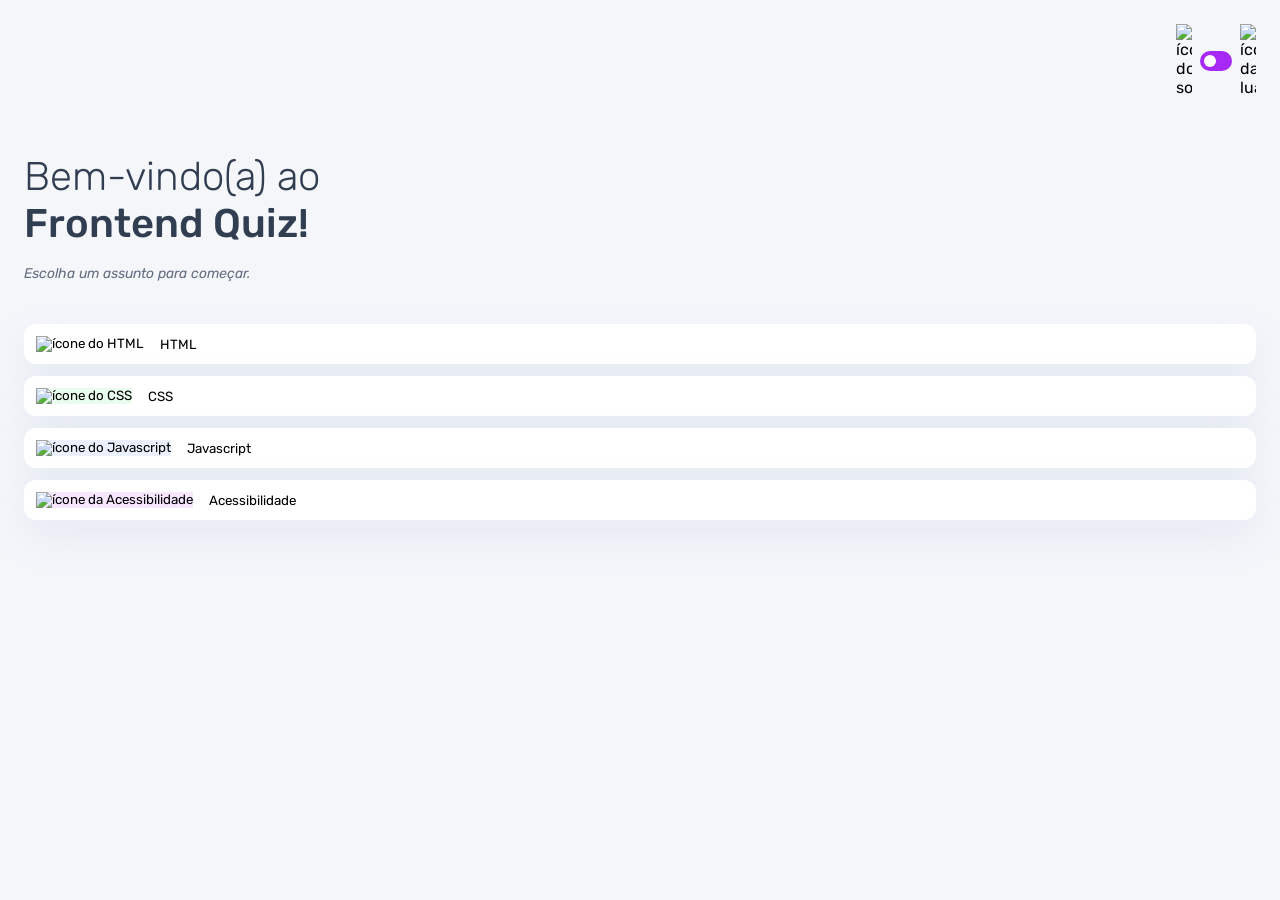
==== index.html @ 69cb5393 "estilização dos botoes de assunto" ====
<!DOCTYPE html>
<html lang="pt-BR">
<head>
    <meta charset="UTF-8">
    <meta name="viewport" content="width=device-width, initial-scale=1.0">
    <link rel="preconnect" href="https://fonts.googleapis.com">
    <link rel="preconnect" href="https://fonts.gstatic.com" crossorigin>
    <link href="https://fonts.googleapis.com/css2?family=Overpass:ital,wght@0,100..900;1,100..900&family=Rubik:ital,wght@0,300..900;1,300..900&display=swap" rel="stylesheet">
    <link rel="stylesheet" href="style.css">
    <title>Quiz App</title>
</head>
<body>
    <header>
        <div class="tema">
            <img src="./assets/images/icon-sun-dark.svg" alt="ícone do sol">
            <button>
                <div></div>
            </button>
            <img src="./assets/images/icon-moon-dark.svg" alt="ícone da lua">
        </div>
    </header>

    <main>
        <section class="boas_vindas">
        <h1>
            Bem-vindo(a) ao <br> 
            <strong>Frontend Quiz!</strong>
        </h1>

        <p>Escolha um assunto para começar.</p>
        </section>

        <section class="assuntos">
            <button class="botao_html">
                <div>
                    <img src="./assets/images/icon-html.svg" alt="ícone do HTML">
                </div>
                HTML
            </button>

            <button class="botao_css">
                <div>
                    <img src="./assets/images/icon-css.svg" alt="ícone do CSS">
                </div>
                CSS
            </button>

            <button class="botao_javascript">
                <div>
                    <img src="./assets/images/icon-js.svg" alt="ícone do Javascript">
                </div>
                Javascript
            </button>

            <button class="botao_acessibilidade">
                <div>
                    <img src="./assets/images/icon-accessibility.svg" alt="ícone da Acessibilidade">
                </div>
                Acessibilidade
            </button>
        </section>
    </main>
</body>
</html>
---- style.css ----
* {
   margin: 0;
   padding: 0;
   box-sizing: border-box;
   font-family: "Rubik", sans-serif;
   -webkit-font-smoothing: antialiased;
}

:root {
    --bg-color: #f4f6fa;
    --purple: #a729f5;
    --primary-text-color: #313e51;
    --secondary-text-color: #626c7f;
    --button-bg: #fff;
    --shadow: 0px 16px 40px 0px rgba(143, 160, 193, 0.14);
    --bg-hmtl: #fffle9;
    --bg-css: #e9fdef;
    --bg-javascript: #ebf0ff;
    --bg-acessibilidade: #f6e7ff;
    --white: #fff;
    --bg-mobile: url(./assets/images/pattern-background-mobile-light.svg);
}

body {
    height: 100svh;
    background: var(--bg-mobile) var(--bg-color);
    background-repeat: no-repeat;
    background-size: cover;
}

header {
    padding: 16px 24px;
    display: flex;
    justify-content: flex-end;
}

.tema {
    padding: 8px 0;
    display: flex;
    align-items: center;
    gap: 8px;
}

.tema img {
    width: 16px;
}

.tema button {
    height: 20px;
    width: 32px;
    background: var(--purple);
    border: 0;
    border-radius: 999px;
    padding: 4px;
}

.tema button div {
    background: var(--white);
    width: 12px;
    height: 12px;
    border-radius: 999px;
}

main {
    padding: 32px 24px;
}

.boas_vindas {
    margin-bottom: 40px;
}

.boas_vindas h1 {
    font-size: 40px;
    font-weight: 300;
    color: var(--primary-text-color);
    margin-bottom: 16px;
}

.boas_vindas h1 strong {
    font-weight: 500;
}

.boas_vindas p {
    color: var(--secondary-text-color);
    font-size: 14px;
    line-height: 150%;
    font-style: italic;
}

.assuntos {
    display: flex;
    flex-direction: column;
    gap: 12px;
}

.assuntos button {
    border: none;
    background: var(--button-bg);
    display: flex;
    align-items: center;
    gap: 16px;
    padding: 12px;
    border-radius: 12px;
    box-shadow: var(--shadow);
}

.botao_html div {
    background: var(--bg-hmtl);
}

.botao_css div {
    background: var(--bg-css);
}

.botao_javascript div {
    background: var(--bg-javascript);
}

.botao_acessibilidade div {
    background: var(--bg-acessibilidade);
}
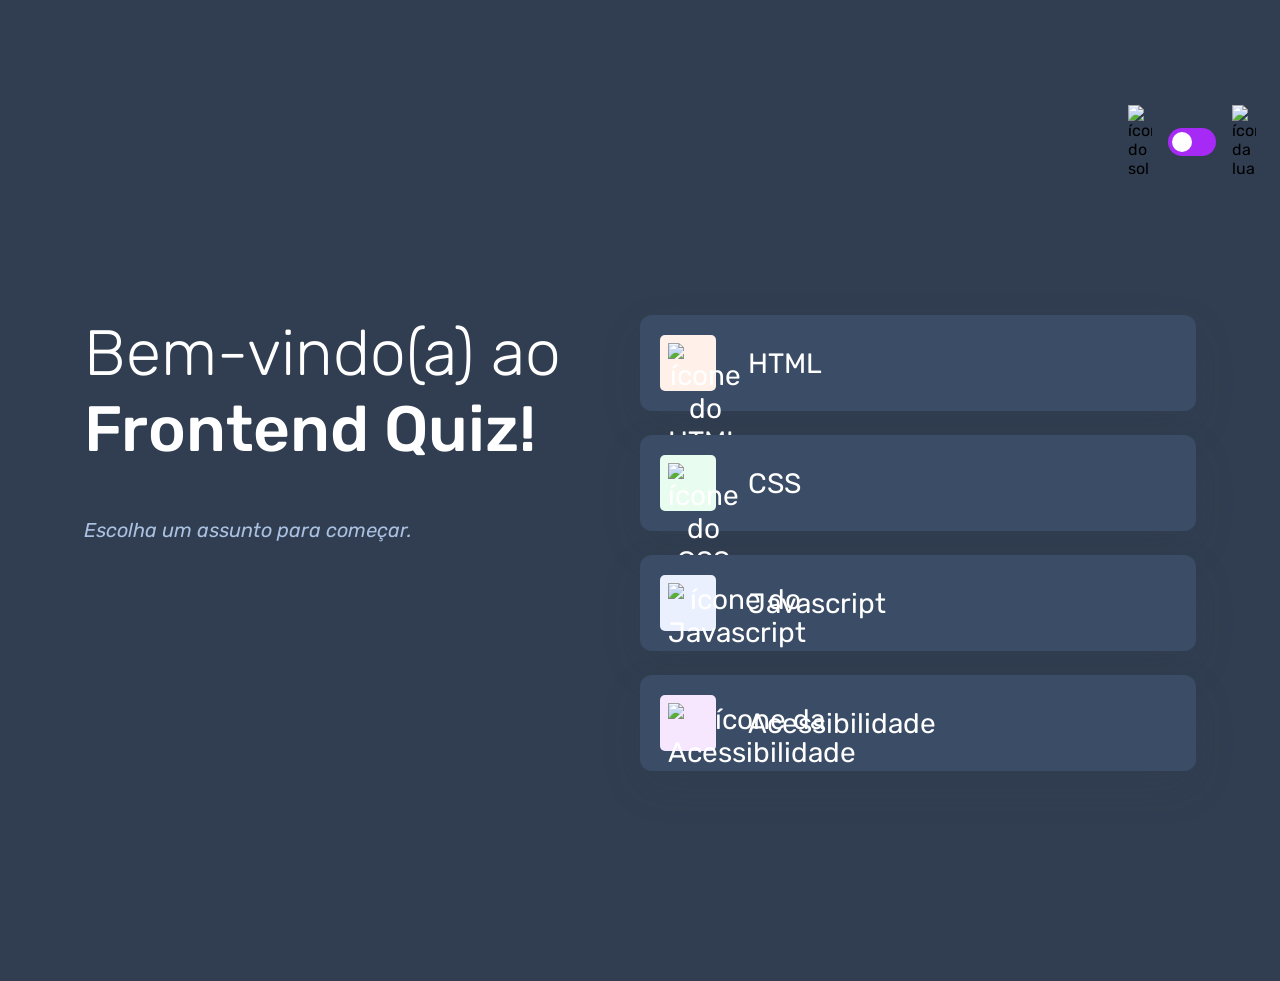
==== commit cd15076e: "adaptação das cores para o tema escuro" ====
--- a/index.html
+++ b/index.html
@@ -9,7 +9,7 @@
     <link rel="stylesheet" href="style.css">
     <title>Quiz App</title>
 </head>
-<body>
+<body class="escuro">
     <header>
         <div class="tema">
             <img src="./assets/images/icon-sun-dark.svg" alt="ícone do sol">
--- a/style.css
+++ b/style.css
@@ -13,12 +13,23 @@
     --secondary-text-color: #626c7f;
     --button-bg: #fff;
     --shadow: 0px 16px 40px 0px rgba(143, 160, 193, 0.14);
-    --bg-hmtl: #fffle9;
-    --bg-css: #e9fdef;
+    --bg-hmtl: #fff1e9;
+    --bg-css: #e8fdef;
     --bg-javascript: #ebf0ff;
     --bg-acessibilidade: #f6e7ff;
     --white: #fff;
     --bg-mobile: url(./assets/images/pattern-background-mobile-light.svg);
+    --bg-desktop: url(./assets/images/pattern-background-desktop-light.svg);
+}
+
+body.escuro {
+    --bg-color: #313e51;
+    --bg-mobile: url(./assets/images/pattern-background-mobile-dark.svg);
+    --bg-desktop: url(./assets/images/pattern-background-desktop-dark.svg);
+    --primary-text-color: #fff;
+    --secondary-text-color: #abc1e1;
+    --button-bg: #3b4d66;
+    --shadow: 0px 16px 40px 0px rgba(49, 62, 81, 0.14);
 }
 
 body {
@@ -102,6 +113,19 @@
     padding: 12px;
     border-radius: 12px;
     box-shadow: var(--shadow);
+    font-size: 18px;
+    color: var(--primary-text-color);
+}
+
+.assuntos button div {
+    width: 40px;
+    height: 40px;
+    padding: 5px;
+    border-radius: 5px;
+}
+
+.assuntos button img {
+    width: 100%;
 }
 
 .botao_html div {
@@ -120,5 +144,70 @@
     background: var(--bg-acessibilidade);
 }
 
-
-
+@media(min-width: 1100px) {
+    body {
+        background: var(--bg-desktop) var(--bg-color);
+        background-size: cover;
+        background-repeat: no-repeat;
+    }
+
+    header {
+        margin-block: 81px;
+    }
+
+    .tema {
+        gap: 16px;
+    }
+    
+    .tema img {
+        width: 24px;
+    }
+    
+    .tema button {
+        width: 48px;
+        height: 28px;
+    }
+
+    .tema button div {
+        width: 20px;
+        height: 20px;
+    }
+
+    main {
+        display: flex;
+        max-width: 1160px;
+        margin-inline: auto;
+    } 
+    
+    section {
+        width: 100%;
+    }
+
+    .boas_vindas h1 {
+        font-size: 64px;
+        margin-bottom: 48px;
+    }
+
+    .boas_vindas p {
+        font-size: 20px;
+    }
+
+    .assuntos {
+        gap: 24px;
+    }
+
+    .assuntos button {
+        font-size: 28px;
+        padding: 20px;
+        gap: 32px;
+    }
+
+    .assuntos button div {
+        width: 56px;
+        height: 56px;
+        padding: 8px;
+    }
+}
+
+
+
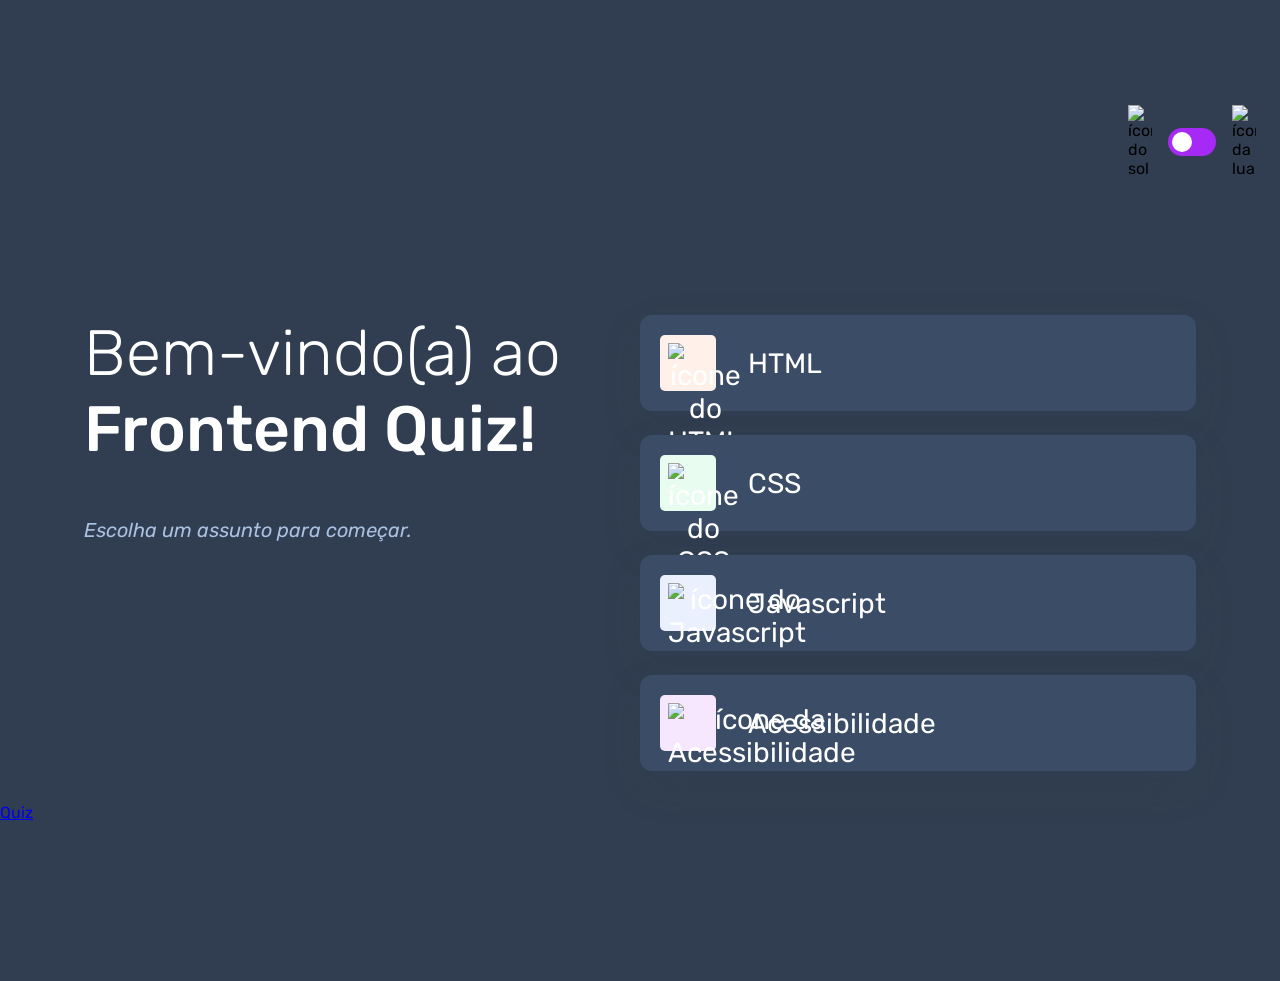
==== commit f5c414d8: "criação da página do quiz" ====
--- a/index.html
+++ b/index.html
@@ -60,5 +60,7 @@
             </button>
         </section>
     </main>
+
+    <a href="./pages/quiz/quiz.html">Quiz</a>
 </body>
 </html>
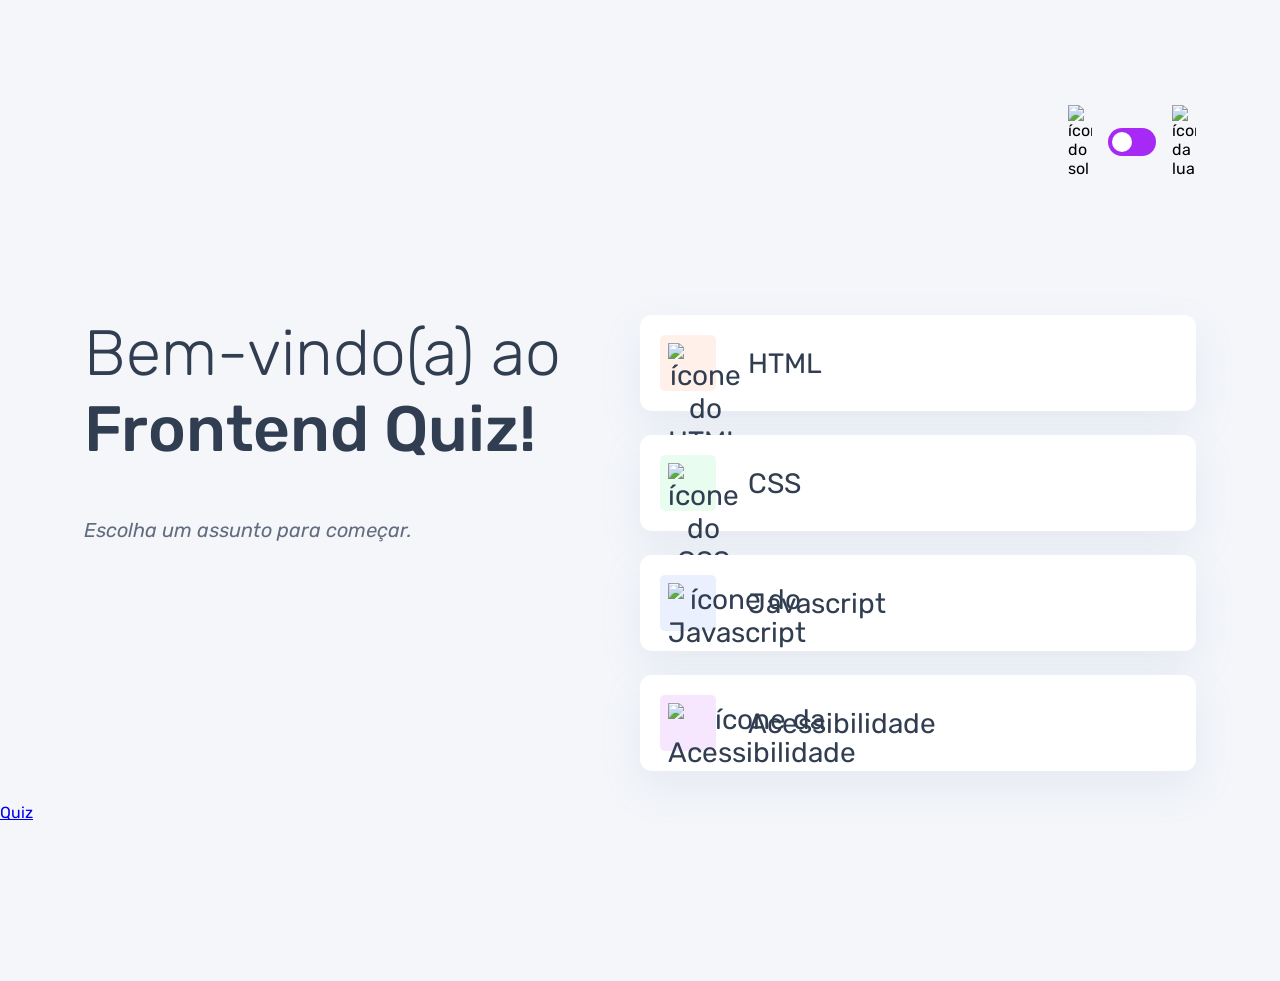
==== commit 4f50c5ed: "primeiros ajustes do tema no Javascript" ====
--- a/index.html
+++ b/index.html
@@ -7,9 +7,10 @@
     <link rel="preconnect" href="https://fonts.gstatic.com" crossorigin>
     <link href="https://fonts.googleapis.com/css2?family=Overpass:ital,wght@0,100..900;1,100..900&family=Rubik:ital,wght@0,300..900;1,300..900&display=swap" rel="stylesheet">
     <link rel="stylesheet" href="style.css">
+    <script src="./script.js" defer></script>
     <title>Quiz App</title>
 </head>
-<body class="escuro">
+<body>
     <header>
         <div class="tema">
             <img src="./assets/images/icon-sun-dark.svg" alt="ícone do sol">
--- a/style.css
+++ b/style.css
@@ -43,6 +43,8 @@
     padding: 16px 24px;
     display: flex;
     justify-content: flex-end;
+    max-width: 1160px;
+    margin-inline: auto;
 }
 
 .tema {
@@ -63,6 +65,7 @@
     border: 0;
     border-radius: 999px;
     padding: 4px;
+    display: flex;
 }
 
 .tema button div {
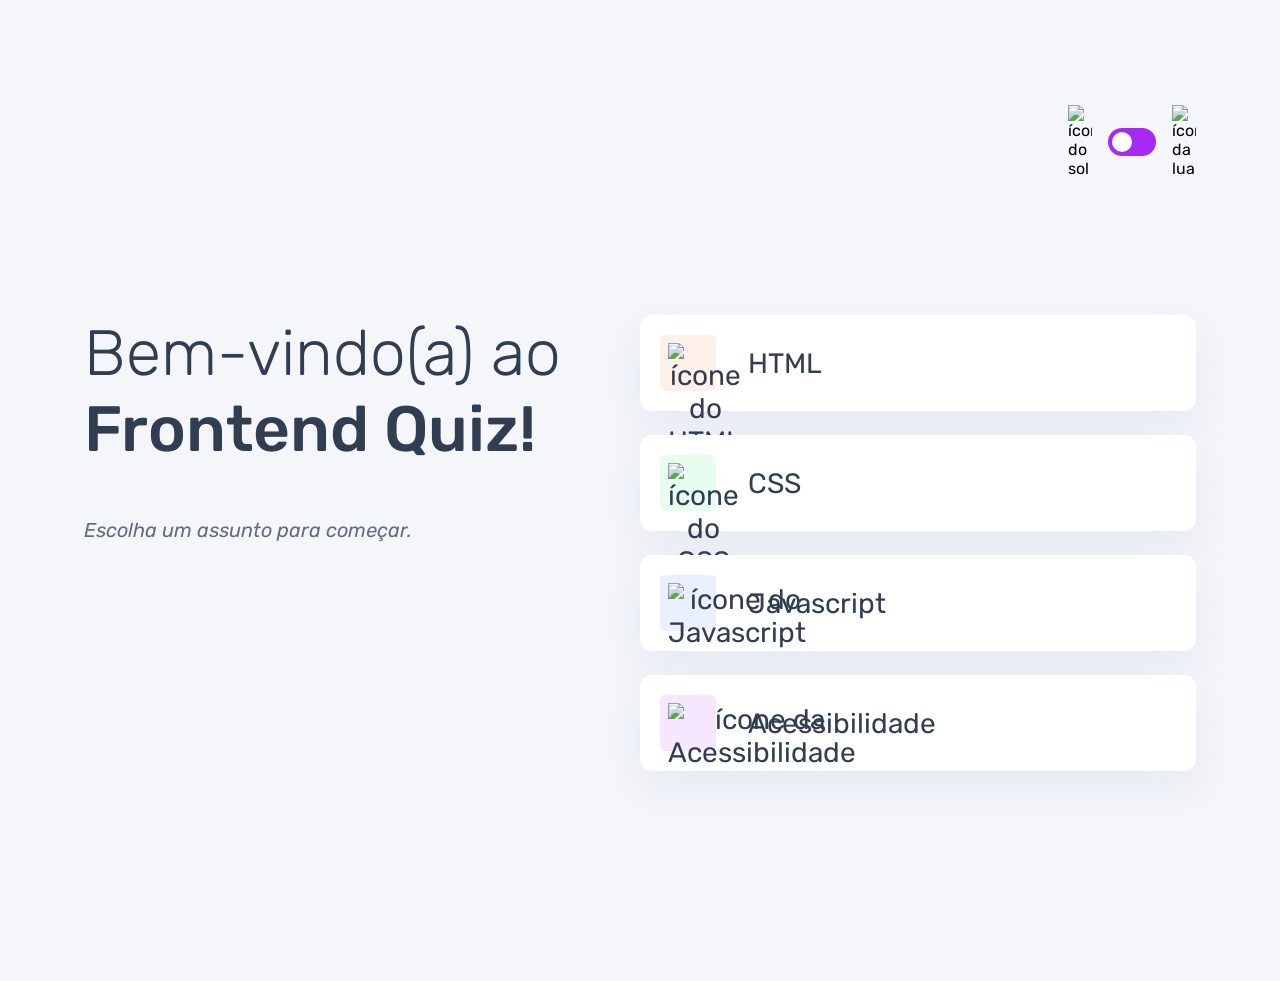
==== commit 7ea71531: "adicionada a função para escoçher o tema do quiz" ====
--- a/index.html
+++ b/index.html
@@ -7,7 +7,7 @@
     <link rel="preconnect" href="https://fonts.gstatic.com" crossorigin>
     <link href="https://fonts.googleapis.com/css2?family=Overpass:ital,wght@0,100..900;1,100..900&family=Rubik:ital,wght@0,300..900;1,300..900&display=swap" rel="stylesheet">
     <link rel="stylesheet" href="style.css">
-    <script src="./script.js" defer></script>
+    <script src="./script.js" type="module" defer></script>
     <title>Quiz App</title>
 </head>
 <body>
@@ -62,6 +62,5 @@
         </section>
     </main>
 
-    <a href="./pages/quiz/quiz.html">Quiz</a>
 </body>
 </html>
--- a/style.css
+++ b/style.css
@@ -66,6 +66,7 @@
     border-radius: 999px;
     padding: 4px;
     display: flex;
+    cursor: pointer;
 }
 
 .tema button div {
@@ -118,6 +119,7 @@
     box-shadow: var(--shadow);
     font-size: 18px;
     color: var(--primary-text-color);
+    cursor: pointer;
 }
 
 .assuntos button div {
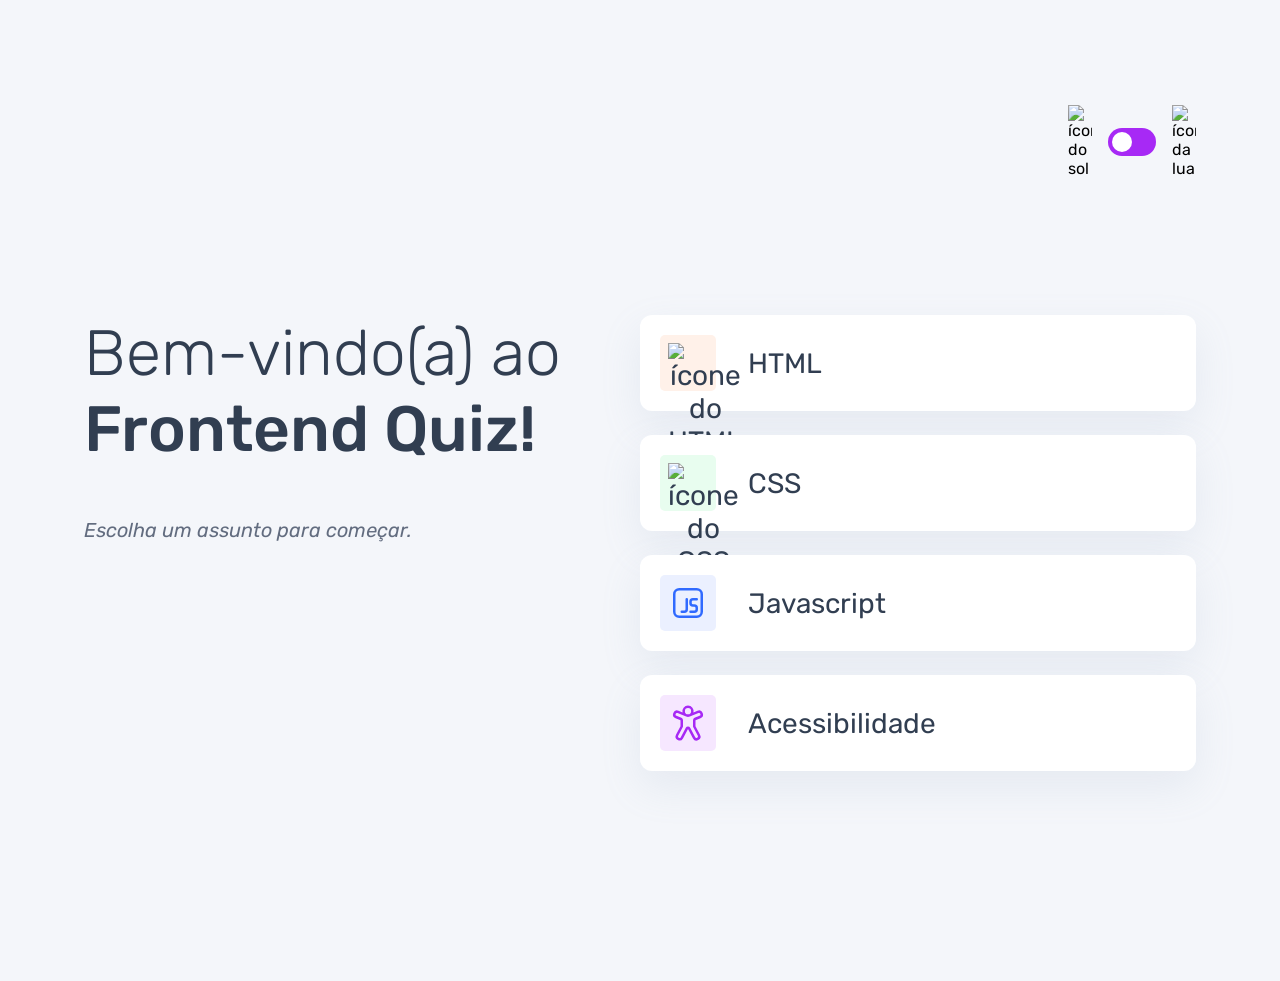
==== commit 1ffef60c: "alteração dinâmica do assunto da página" ====
--- a/index.html
+++ b/index.html
@@ -48,19 +48,18 @@
 
             <button class="botao_javascript">
                 <div>
-                    <img src="./assets/images/icon-js.svg" alt="ícone do Javascript">
+                    <img src="./assets/images/icon-javascript.svg" alt="ícone do Javascript">
                 </div>
                 Javascript
             </button>
 
             <button class="botao_acessibilidade">
                 <div>
-                    <img src="./assets/images/icon-accessibility.svg" alt="ícone da Acessibilidade">
+                    <img src="./assets/images/icon-acessibilidade.svg" alt="ícone da Acessibilidade">
                 </div>
                 Acessibilidade
             </button>
         </section>
     </main>
-
 </body>
 </html>
